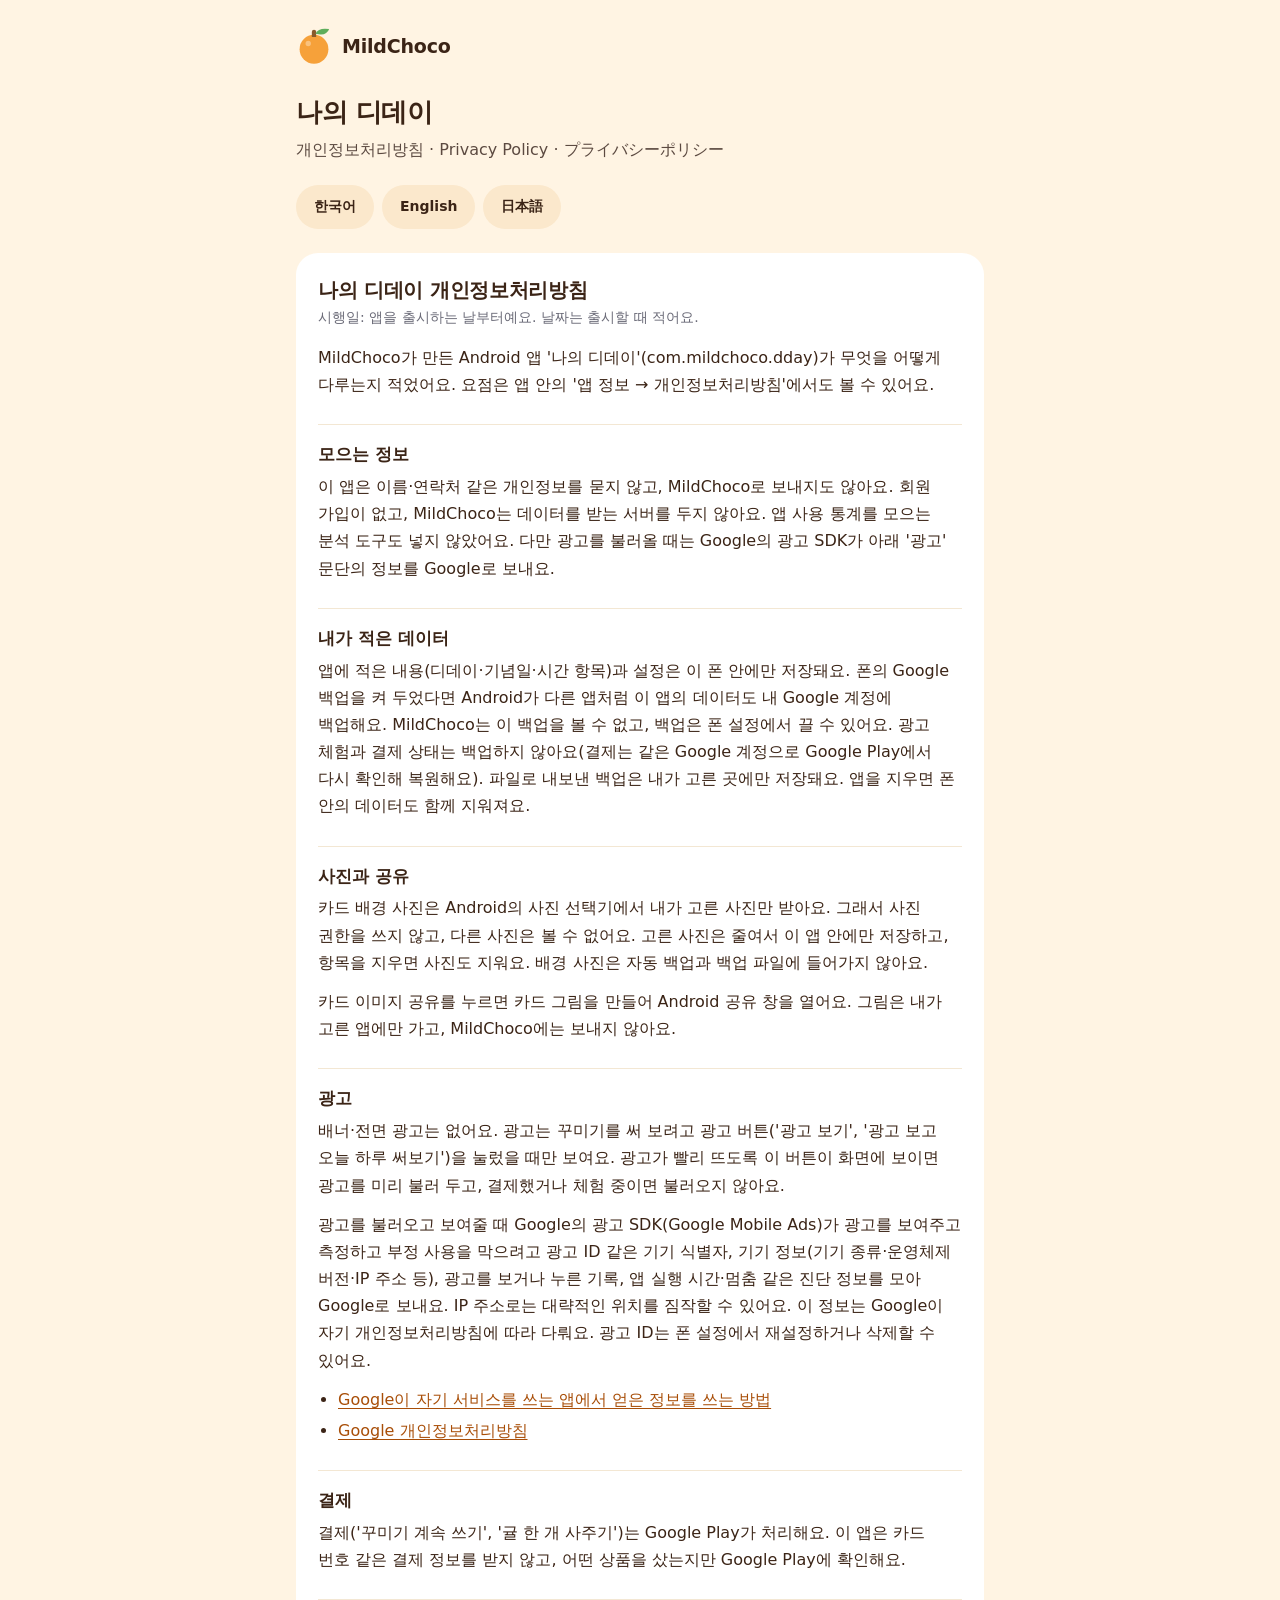
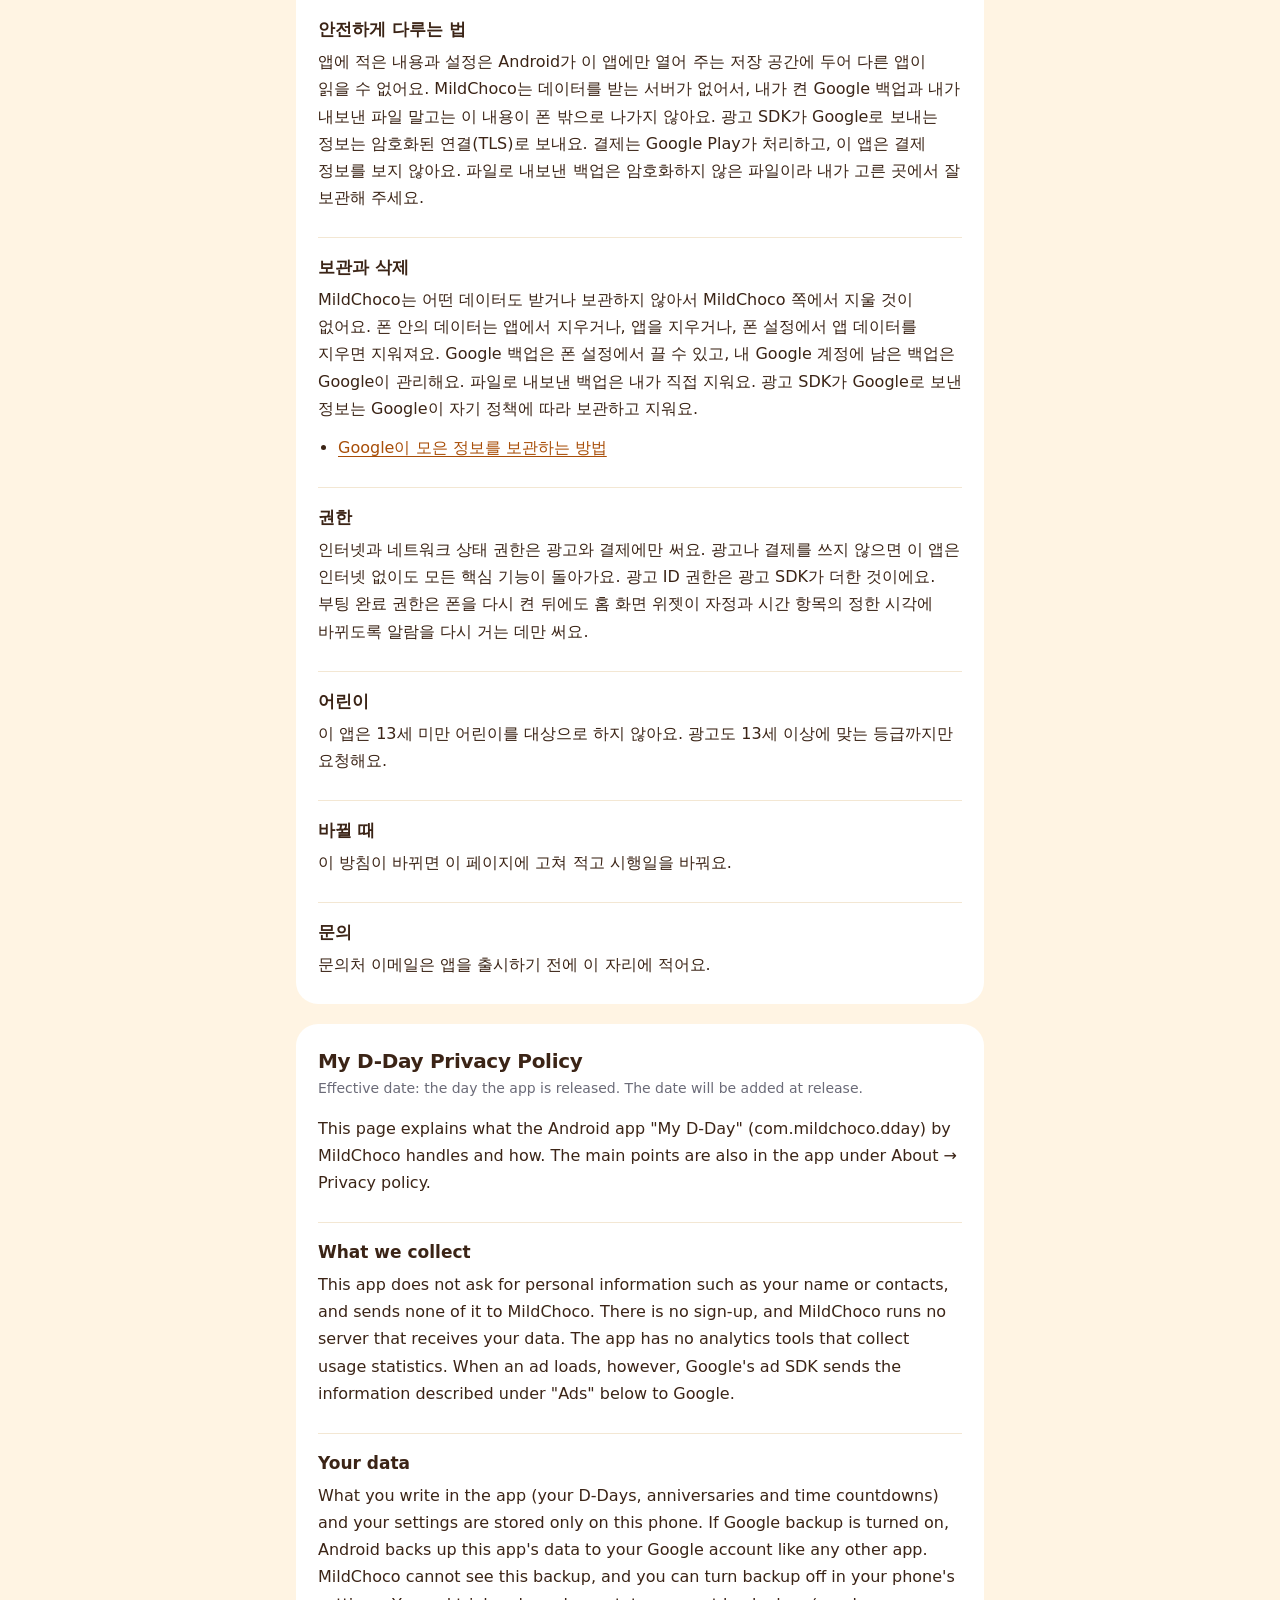
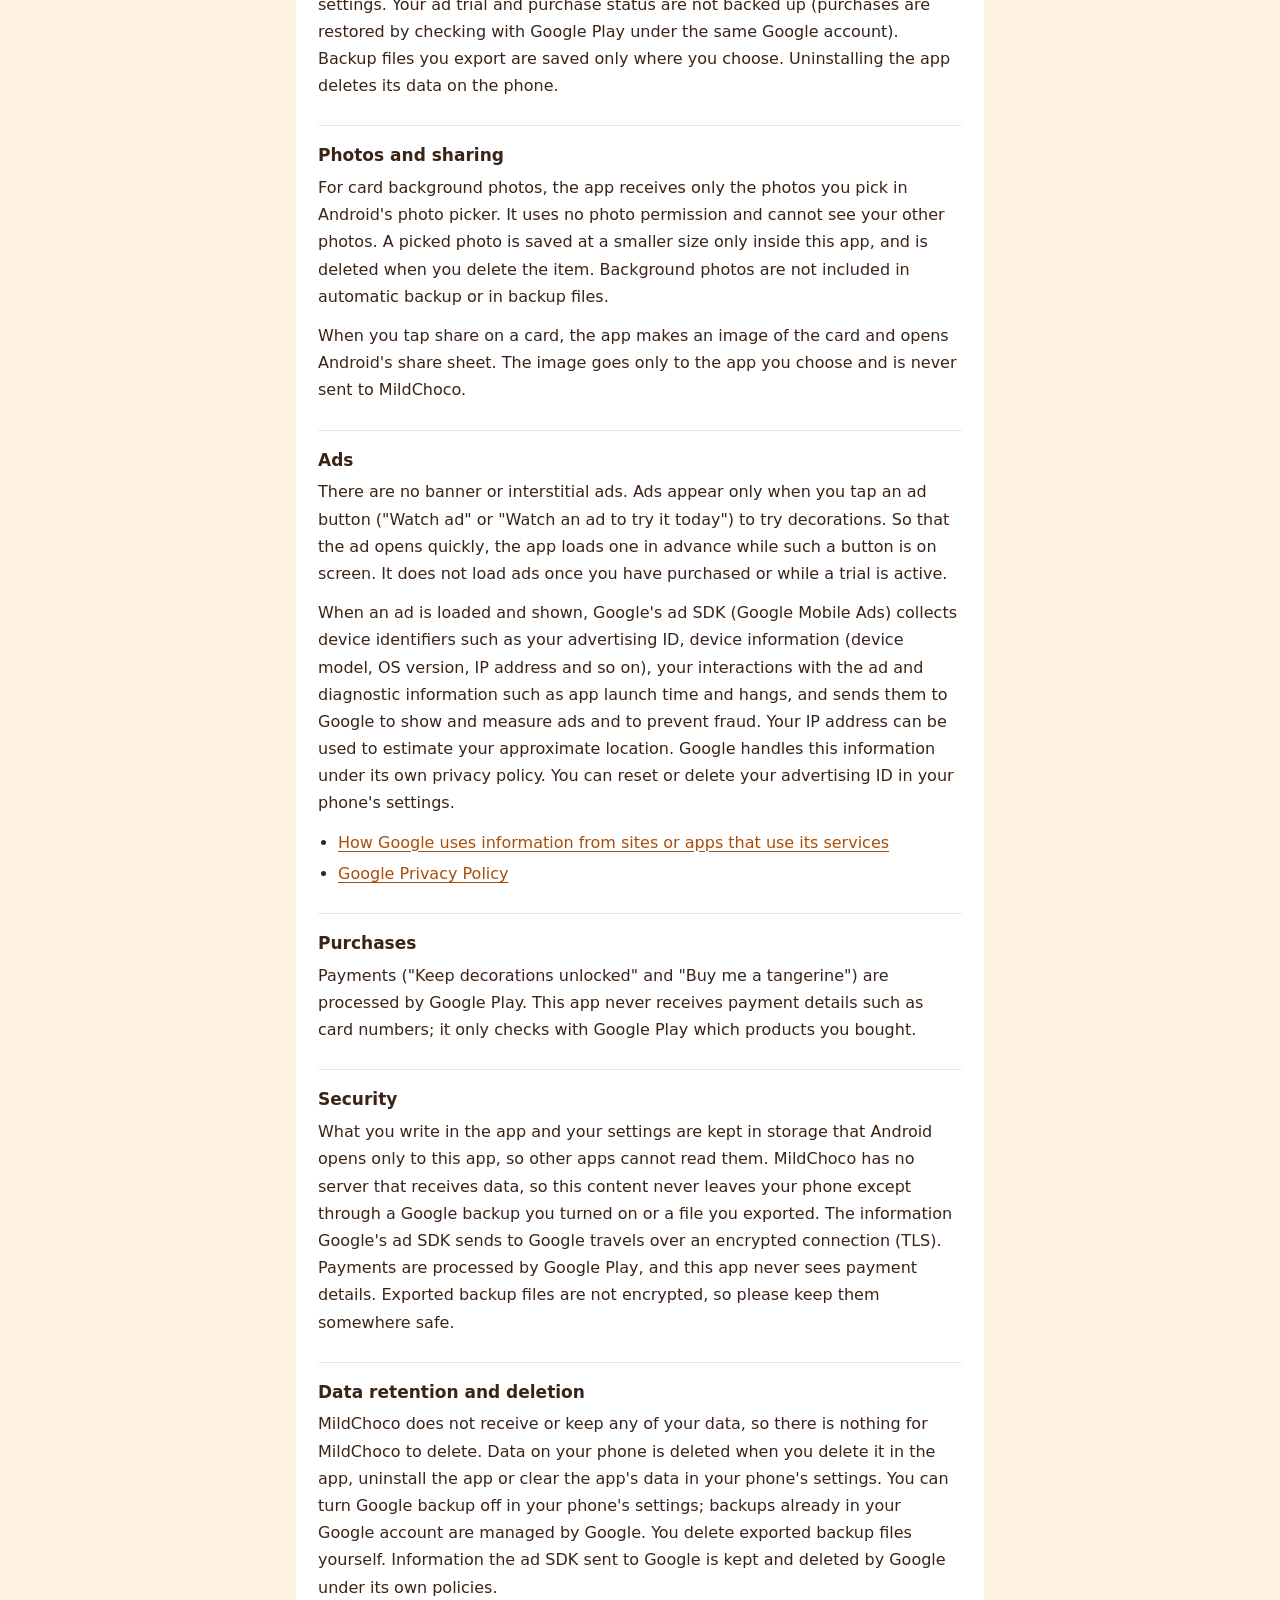
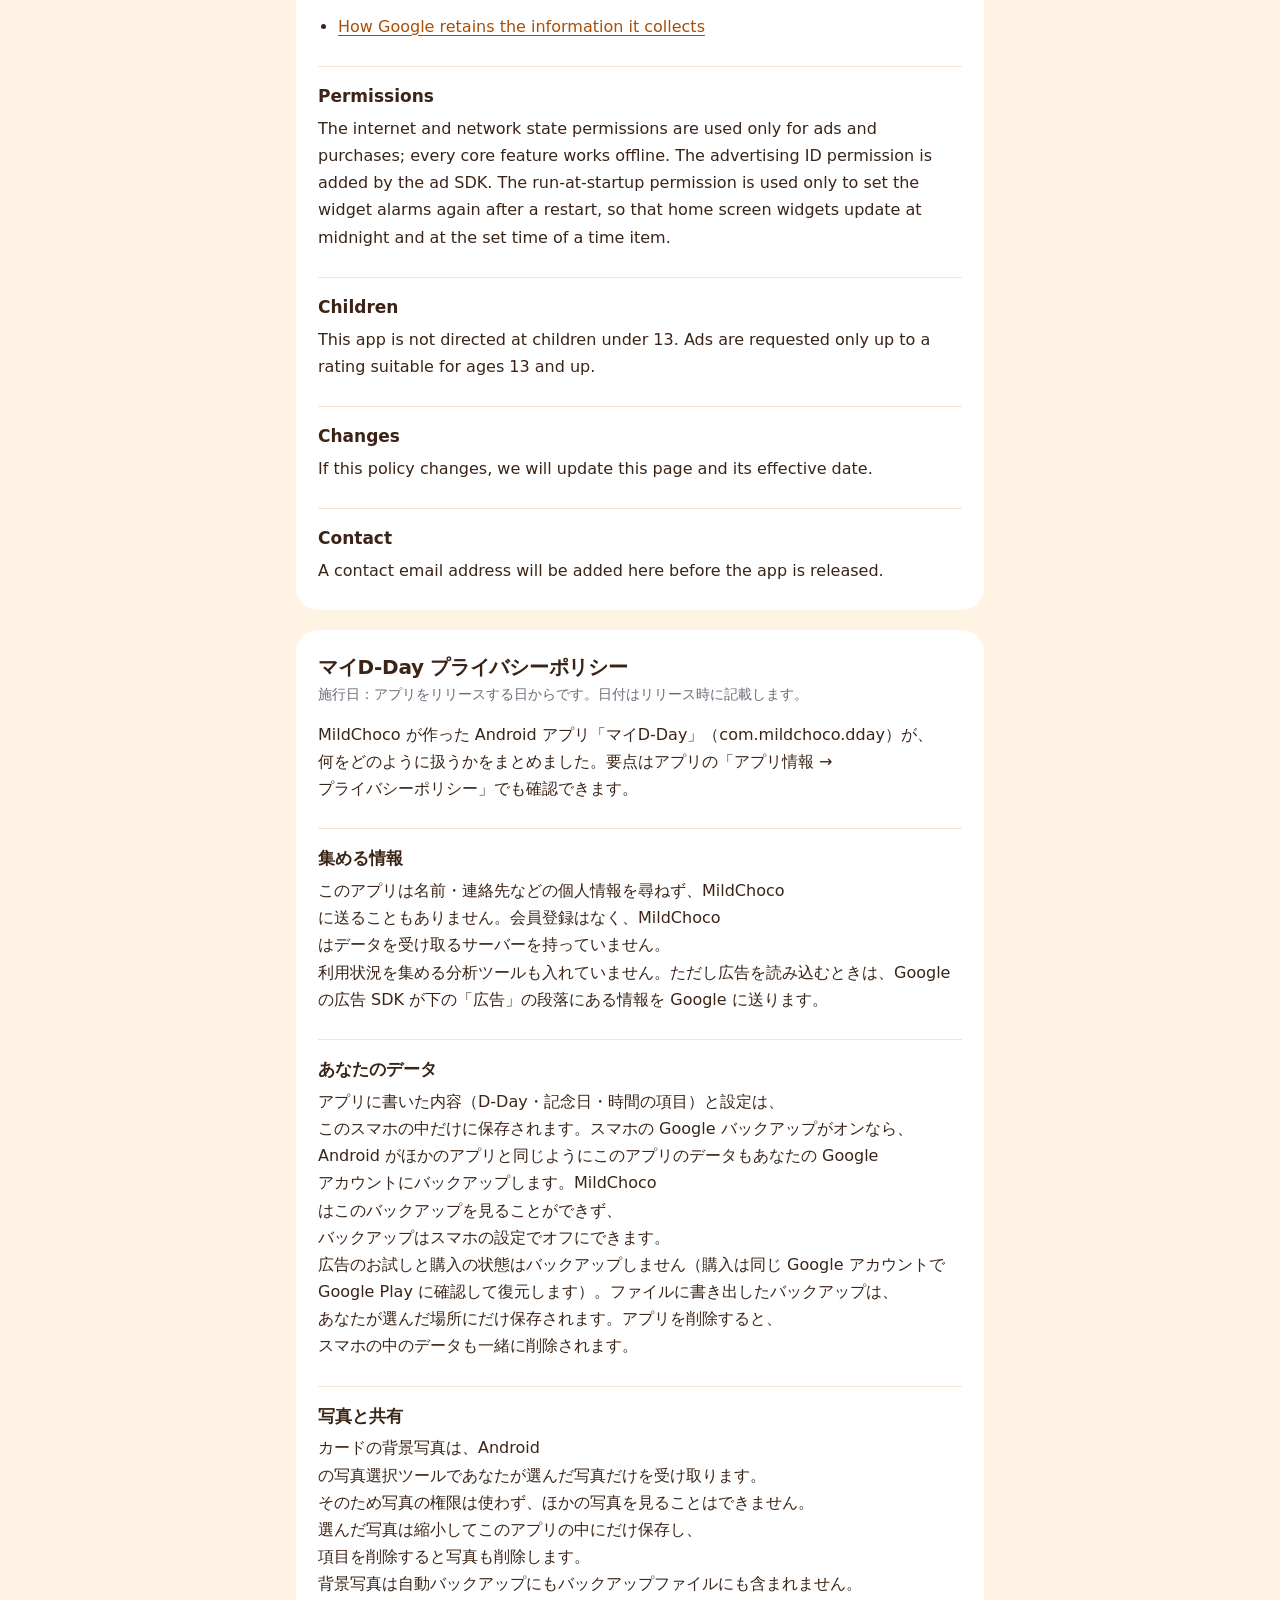
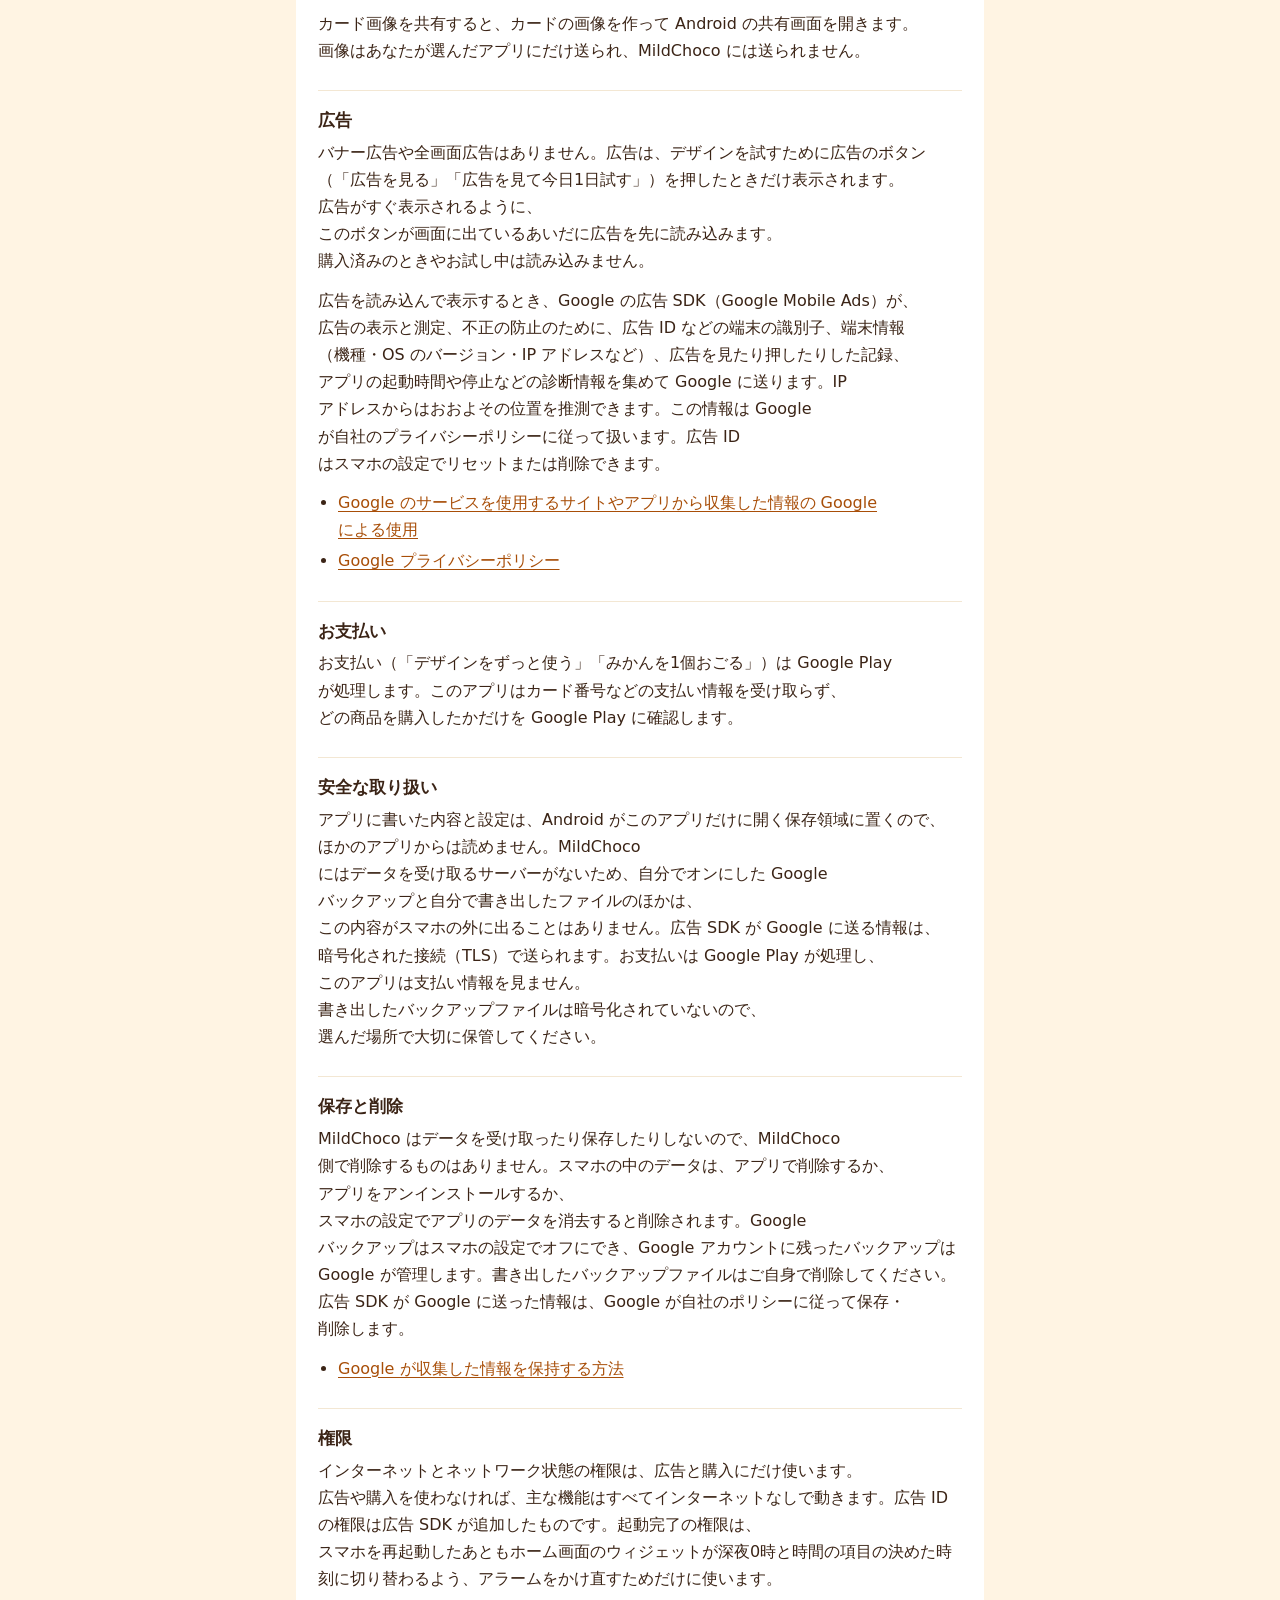
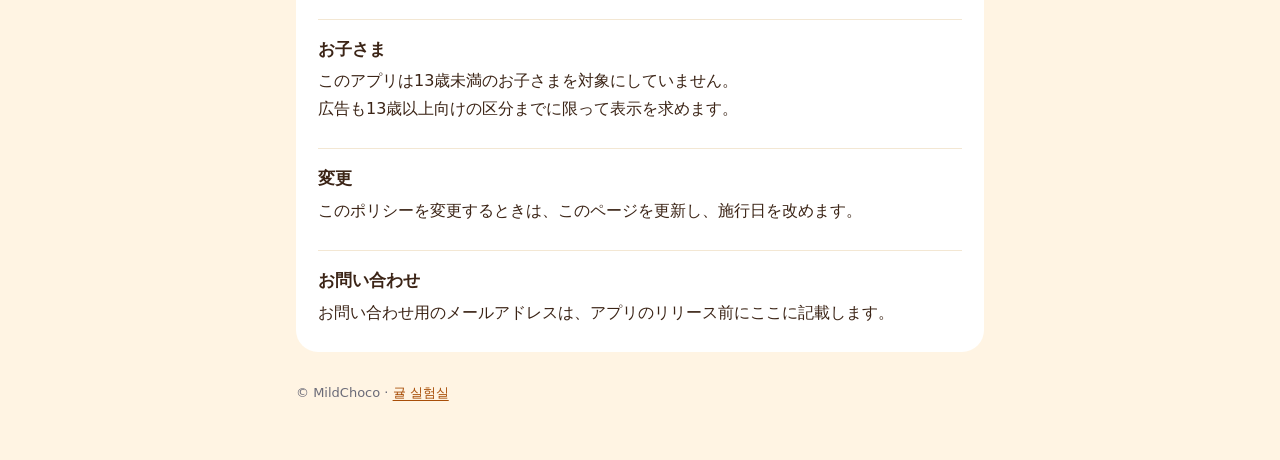
==== dday/privacy/index.html @ a78ee375 "MildChoco 앱 페이지: 첫 페이지와 나의 디데이 개인정보처리방침(한·영·일), 원고에서 만드는 스크립트 Co-Authored-By: Claude Fable 5.2 <nore" ====
<!doctype html>
<html lang="ko">
<head>
<meta charset="utf-8">
<meta name="viewport" content="width=device-width, initial-scale=1">
<meta name="color-scheme" content="light dark">
<title>나의 디데이 개인정보처리방침 · MildChoco</title>
<meta name="description" content="MildChoco의 Android 앱 '나의 디데이'(My D-Day) 개인정보처리방침. 한국어 · English · 日本語">
<link rel="icon" href="../../assets/mark.svg" type="image/svg+xml">
<link rel="stylesheet" href="../../assets/style.css">
</head>
<body>
<div class="wrap">
<header class="brand"><a href="../../" aria-label="MildChoco 앱"><svg xmlns="http://www.w3.org/2000/svg" viewBox="0 0 100 100" aria-hidden="true"><path d="M10,59 a40,40 0 1,0 80,0 a40,40 0 1,0 -80,0 Z" fill="#F6A13A"/><path d="M26.5,43 a7.5,7.5 0 1,0 15.0,0 a7.5,7.5 0 1,0 -15.0,0 Z" fill="#FFFFFF" fill-opacity="0.35"/><path d="M44,25 V11 a6,6 0 0,1 12,0 V25 Z" fill="#8A5A2B"/><path d="M54,16 Q63,-2 92,3 Q85,24 54,16 Z" fill="#5FAE5C"/></svg><span class="name">MildChoco</span></a></header>
<main>
<h1>나의 디데이</h1>
<p class="lede"><span lang="ko">개인정보처리방침</span> · <span lang="en">Privacy Policy</span> · <span lang="ja">プライバシーポリシー</span></p>
<nav class="langs" aria-label="언어 · Language"><a href="#ko" lang="ko">한국어</a><a href="#en" lang="en">English</a><a href="#ja" lang="ja">日本語</a></nav>
<section class="policy" id="ko" lang="ko">
<h2>나의 디데이 개인정보처리방침</h2>
<p class="meta">시행일: 앱을 출시하는 날부터예요. 날짜는 출시할 때 적어요.</p>
<p>MildChoco가 만든 Android 앱 '나의 디데이'(com.mildchoco.dday)가 무엇을 어떻게 다루는지 적었어요. 요점은 앱 안의 '앱 정보 → 개인정보처리방침'에서도 볼 수 있어요.</p>
<h3>모으는 정보</h3>
<p>이 앱은 이름·연락처 같은 개인정보를 묻지 않고, MildChoco로 보내지도 않아요. 회원 가입이 없고, MildChoco는 데이터를 받는 서버를 두지 않아요. 앱 사용 통계를 모으는 분석 도구도 넣지 않았어요. 다만 광고를 불러올 때는 Google의 광고 SDK가 아래 '광고' 문단의 정보를 Google로 보내요.</p>
<h3>내가 적은 데이터</h3>
<p>앱에 적은 내용(디데이·기념일·시간 항목)과 설정은 이 폰 안에만 저장돼요. 폰의 Google 백업을 켜 두었다면 Android가 다른 앱처럼 이 앱의 데이터도 내 Google 계정에 백업해요. MildChoco는 이 백업을 볼 수 없고, 백업은 폰 설정에서 끌 수 있어요. 광고 체험과 결제 상태는 백업하지 않아요(결제는 같은 Google 계정으로 Google Play에서 다시 확인해 복원해요). 파일로 내보낸 백업은 내가 고른 곳에만 저장돼요. 앱을 지우면 폰 안의 데이터도 함께 지워져요.</p>
<h3>사진과 공유</h3>
<p>카드 배경 사진은 Android의 사진 선택기에서 내가 고른 사진만 받아요. 그래서 사진 권한을 쓰지 않고, 다른 사진은 볼 수 없어요. 고른 사진은 줄여서 이 앱 안에만 저장하고, 항목을 지우면 사진도 지워요. 배경 사진은 자동 백업과 백업 파일에 들어가지 않아요.</p>
<p>카드 이미지 공유를 누르면 카드 그림을 만들어 Android 공유 창을 열어요. 그림은 내가 고른 앱에만 가고, MildChoco에는 보내지 않아요.</p>
<h3>광고</h3>
<p>배너·전면 광고는 없어요. 광고는 꾸미기를 써 보려고 광고 버튼('광고 보기', '광고 보고 오늘 하루 써보기')을 눌렀을 때만 보여요. 광고가 빨리 뜨도록 이 버튼이 화면에 보이면 광고를 미리 불러 두고, 결제했거나 체험 중이면 불러오지 않아요.</p>
<p>광고를 불러오고 보여줄 때 Google의 광고 SDK(Google Mobile Ads)가 광고를 보여주고 측정하고 부정 사용을 막으려고 광고 ID 같은 기기 식별자, 기기 정보(기기 종류·운영체제 버전·IP 주소 등), 광고를 보거나 누른 기록, 앱 실행 시간·멈춤 같은 진단 정보를 모아 Google로 보내요. IP 주소로는 대략적인 위치를 짐작할 수 있어요. 이 정보는 Google이 자기 개인정보처리방침에 따라 다뤄요. 광고 ID는 폰 설정에서 재설정하거나 삭제할 수 있어요.</p>
<ul><li><a href="https://policies.google.com/technologies/partner-sites" rel="noopener">Google이 자기 서비스를 쓰는 앱에서 얻은 정보를 쓰는 방법</a></li><li><a href="https://policies.google.com/privacy" rel="noopener">Google 개인정보처리방침</a></li></ul>
<h3>결제</h3>
<p>결제('꾸미기 계속 쓰기', '귤 한 개 사주기')는 Google Play가 처리해요. 이 앱은 카드 번호 같은 결제 정보를 받지 않고, 어떤 상품을 샀는지만 Google Play에 확인해요.</p>
<h3>안전하게 다루는 법</h3>
<p>앱에 적은 내용과 설정은 Android가 이 앱에만 열어 주는 저장 공간에 두어 다른 앱이 읽을 수 없어요. MildChoco는 데이터를 받는 서버가 없어서, 내가 켠 Google 백업과 내가 내보낸 파일 말고는 이 내용이 폰 밖으로 나가지 않아요. 광고 SDK가 Google로 보내는 정보는 암호화된 연결(TLS)로 보내요. 결제는 Google Play가 처리하고, 이 앱은 결제 정보를 보지 않아요. 파일로 내보낸 백업은 암호화하지 않은 파일이라 내가 고른 곳에서 잘 보관해 주세요.</p>
<h3>보관과 삭제</h3>
<p>MildChoco는 어떤 데이터도 받거나 보관하지 않아서 MildChoco 쪽에서 지울 것이 없어요. 폰 안의 데이터는 앱에서 지우거나, 앱을 지우거나, 폰 설정에서 앱 데이터를 지우면 지워져요. Google 백업은 폰 설정에서 끌 수 있고, 내 Google 계정에 남은 백업은 Google이 관리해요. 파일로 내보낸 백업은 내가 직접 지워요. 광고 SDK가 Google로 보낸 정보는 Google이 자기 정책에 따라 보관하고 지워요.</p>
<ul><li><a href="https://policies.google.com/technologies/retention" rel="noopener">Google이 모은 정보를 보관하는 방법</a></li></ul>
<h3>권한</h3>
<p>인터넷과 네트워크 상태 권한은 광고와 결제에만 써요. 광고나 결제를 쓰지 않으면 이 앱은 인터넷 없이도 모든 핵심 기능이 돌아가요. 광고 ID 권한은 광고 SDK가 더한 것이에요. 부팅 완료 권한은 폰을 다시 켠 뒤에도 홈 화면 위젯이 자정과 시간 항목의 정한 시각에 바뀌도록 알람을 다시 거는 데만 써요.</p>
<h3>어린이</h3>
<p>이 앱은 13세 미만 어린이를 대상으로 하지 않아요. 광고도 13세 이상에 맞는 등급까지만 요청해요.</p>
<h3>바뀔 때</h3>
<p>이 방침이 바뀌면 이 페이지에 고쳐 적고 시행일을 바꿔요.</p>
<h3>문의</h3>
<p class="pending">문의처 이메일은 앱을 출시하기 전에 이 자리에 적어요.</p>
</section>
<section class="policy" id="en" lang="en">
<h2>My D-Day Privacy Policy</h2>
<p class="meta">Effective date: the day the app is released. The date will be added at release.</p>
<p>This page explains what the Android app "My D-Day" (com.mildchoco.dday) by MildChoco handles and how. The main points are also in the app under About → Privacy policy.</p>
<h3>What we collect</h3>
<p>This app does not ask for personal information such as your name or contacts, and sends none of it to MildChoco. There is no sign-up, and MildChoco runs no server that receives your data. The app has no analytics tools that collect usage statistics. When an ad loads, however, Google's ad SDK sends the information described under "Ads" below to Google.</p>
<h3>Your data</h3>
<p>What you write in the app (your D-Days, anniversaries and time countdowns) and your settings are stored only on this phone. If Google backup is turned on, Android backs up this app's data to your Google account like any other app. MildChoco cannot see this backup, and you can turn backup off in your phone's settings. Your ad trial and purchase status are not backed up (purchases are restored by checking with Google Play under the same Google account). Backup files you export are saved only where you choose. Uninstalling the app deletes its data on the phone.</p>
<h3>Photos and sharing</h3>
<p>For card background photos, the app receives only the photos you pick in Android's photo picker. It uses no photo permission and cannot see your other photos. A picked photo is saved at a smaller size only inside this app, and is deleted when you delete the item. Background photos are not included in automatic backup or in backup files.</p>
<p>When you tap share on a card, the app makes an image of the card and opens Android's share sheet. The image goes only to the app you choose and is never sent to MildChoco.</p>
<h3>Ads</h3>
<p>There are no banner or interstitial ads. Ads appear only when you tap an ad button ("Watch ad" or "Watch an ad to try it today") to try decorations. So that the ad opens quickly, the app loads one in advance while such a button is on screen. It does not load ads once you have purchased or while a trial is active.</p>
<p>When an ad is loaded and shown, Google's ad SDK (Google Mobile Ads) collects device identifiers such as your advertising ID, device information (device model, OS version, IP address and so on), your interactions with the ad and diagnostic information such as app launch time and hangs, and sends them to Google to show and measure ads and to prevent fraud. Your IP address can be used to estimate your approximate location. Google handles this information under its own privacy policy. You can reset or delete your advertising ID in your phone's settings.</p>
<ul><li><a href="https://policies.google.com/technologies/partner-sites" rel="noopener">How Google uses information from sites or apps that use its services</a></li><li><a href="https://policies.google.com/privacy" rel="noopener">Google Privacy Policy</a></li></ul>
<h3>Purchases</h3>
<p>Payments ("Keep decorations unlocked" and "Buy me a tangerine") are processed by Google Play. This app never receives payment details such as card numbers; it only checks with Google Play which products you bought.</p>
<h3>Security</h3>
<p>What you write in the app and your settings are kept in storage that Android opens only to this app, so other apps cannot read them. MildChoco has no server that receives data, so this content never leaves your phone except through a Google backup you turned on or a file you exported. The information Google's ad SDK sends to Google travels over an encrypted connection (TLS). Payments are processed by Google Play, and this app never sees payment details. Exported backup files are not encrypted, so please keep them somewhere safe.</p>
<h3>Data retention and deletion</h3>
<p>MildChoco does not receive or keep any of your data, so there is nothing for MildChoco to delete. Data on your phone is deleted when you delete it in the app, uninstall the app or clear the app's data in your phone's settings. You can turn Google backup off in your phone's settings; backups already in your Google account are managed by Google. You delete exported backup files yourself. Information the ad SDK sent to Google is kept and deleted by Google under its own policies.</p>
<ul><li><a href="https://policies.google.com/technologies/retention" rel="noopener">How Google retains the information it collects</a></li></ul>
<h3>Permissions</h3>
<p>The internet and network state permissions are used only for ads and purchases; every core feature works offline. The advertising ID permission is added by the ad SDK. The run-at-startup permission is used only to set the widget alarms again after a restart, so that home screen widgets update at midnight and at the set time of a time item.</p>
<h3>Children</h3>
<p>This app is not directed at children under 13. Ads are requested only up to a rating suitable for ages 13 and up.</p>
<h3>Changes</h3>
<p>If this policy changes, we will update this page and its effective date.</p>
<h3>Contact</h3>
<p class="pending">A contact email address will be added here before the app is released.</p>
</section>
<section class="policy" id="ja" lang="ja">
<h2>マイD-Day プライバシーポリシー</h2>
<p class="meta">施行日：アプリをリリースする日からです。日付はリリース時に記載します。</p>
<p>MildChoco が作った Android アプリ「マイD-Day」（com.mildchoco.dday）が、何をどのように扱うかをまとめました。要点はアプリの「アプリ情報 → プライバシーポリシー」でも確認できます。</p>
<h3>集める情報</h3>
<p>このアプリは名前・連絡先などの個人情報を尋ねず、MildChoco に送ることもありません。会員登録はなく、MildChoco はデータを受け取るサーバーを持っていません。利用状況を集める分析ツールも入れていません。ただし広告を読み込むときは、Google の広告 SDK が下の「広告」の段落にある情報を Google に送ります。</p>
<h3>あなたのデータ</h3>
<p>アプリに書いた内容（D-Day・記念日・時間の項目）と設定は、このスマホの中だけに保存されます。スマホの Google バックアップがオンなら、Android がほかのアプリと同じようにこのアプリのデータもあなたの Google アカウントにバックアップします。MildChoco はこのバックアップを見ることができず、バックアップはスマホの設定でオフにできます。広告のお試しと購入の状態はバックアップしません（購入は同じ Google アカウントで Google Play に確認して復元します）。ファイルに書き出したバックアップは、あなたが選んだ場所にだけ保存されます。アプリを削除すると、スマホの中のデータも一緒に削除されます。</p>
<h3>写真と共有</h3>
<p>カードの背景写真は、Android の写真選択ツールであなたが選んだ写真だけを受け取ります。そのため写真の権限は使わず、ほかの写真を見ることはできません。選んだ写真は縮小してこのアプリの中にだけ保存し、項目を削除すると写真も削除します。背景写真は自動バックアップにもバックアップファイルにも含まれません。</p>
<p>カード画像を共有すると、カードの画像を作って Android の共有画面を開きます。画像はあなたが選んだアプリにだけ送られ、MildChoco には送られません。</p>
<h3>広告</h3>
<p>バナー広告や全画面広告はありません。広告は、デザインを試すために広告のボタン（「広告を見る」「広告を見て今日1日試す」）を押したときだけ表示されます。広告がすぐ表示されるように、このボタンが画面に出ているあいだに広告を先に読み込みます。購入済みのときやお試し中は読み込みません。</p>
<p>広告を読み込んで表示するとき、Google の広告 SDK（Google Mobile Ads）が、広告の表示と測定、不正の防止のために、広告 ID などの端末の識別子、端末情報（機種・OS のバージョン・IP アドレスなど）、広告を見たり押したりした記録、アプリの起動時間や停止などの診断情報を集めて Google に送ります。IP アドレスからはおおよその位置を推測できます。この情報は Google が自社のプライバシーポリシーに従って扱います。広告 ID はスマホの設定でリセットまたは削除できます。</p>
<ul><li><a href="https://policies.google.com/technologies/partner-sites" rel="noopener">Google のサービスを使用するサイトやアプリから収集した情報の Google による使用</a></li><li><a href="https://policies.google.com/privacy" rel="noopener">Google プライバシーポリシー</a></li></ul>
<h3>お支払い</h3>
<p>お支払い（「デザインをずっと使う」「みかんを1個おごる」）は Google Play が処理します。このアプリはカード番号などの支払い情報を受け取らず、どの商品を購入したかだけを Google Play に確認します。</p>
<h3>安全な取り扱い</h3>
<p>アプリに書いた内容と設定は、Android がこのアプリだけに開く保存領域に置くので、ほかのアプリからは読めません。MildChoco にはデータを受け取るサーバーがないため、自分でオンにした Google バックアップと自分で書き出したファイルのほかは、この内容がスマホの外に出ることはありません。広告 SDK が Google に送る情報は、暗号化された接続（TLS）で送られます。お支払いは Google Play が処理し、このアプリは支払い情報を見ません。書き出したバックアップファイルは暗号化されていないので、選んだ場所で大切に保管してください。</p>
<h3>保存と削除</h3>
<p>MildChoco はデータを受け取ったり保存したりしないので、MildChoco 側で削除するものはありません。スマホの中のデータは、アプリで削除するか、アプリをアンインストールするか、スマホの設定でアプリのデータを消去すると削除されます。Google バックアップはスマホの設定でオフにでき、Google アカウントに残ったバックアップは Google が管理します。書き出したバックアップファイルはご自身で削除してください。広告 SDK が Google に送った情報は、Google が自社のポリシーに従って保存・削除します。</p>
<ul><li><a href="https://policies.google.com/technologies/retention" rel="noopener">Google が収集した情報を保持する方法</a></li></ul>
<h3>権限</h3>
<p>インターネットとネットワーク状態の権限は、広告と購入にだけ使います。広告や購入を使わなければ、主な機能はすべてインターネットなしで動きます。広告 ID の権限は広告 SDK が追加したものです。起動完了の権限は、スマホを再起動したあともホーム画面のウィジェットが深夜0時と時間の項目の決めた時刻に切り替わるよう、アラームをかけ直すためだけに使います。</p>
<h3>お子さま</h3>
<p>このアプリは13歳未満のお子さまを対象にしていません。広告も13歳以上向けの区分までに限って表示を求めます。</p>
<h3>変更</h3>
<p>このポリシーを変更するときは、このページを更新し、施行日を改めます。</p>
<h3>お問い合わせ</h3>
<p class="pending">お問い合わせ用のメールアドレスは、アプリのリリース前にここに記載します。</p>
</section>
</main>
<footer>© MildChoco · <a href="https://mildchoco.tistory.com/">귤 실험실</a></footer>
</div>
</body>
</html>
---- assets/style.css ----
/* MildChoco 앱 페이지 공통 스타일. 색은 앱 테마(core Theme.kt·Brand.kt)와 같다: 라이트는 크림 바탕에 초코 글자, 다크는 #16161B 바탕 */
:root {
  --bg: #FFF4E3;
  --panel: #FFFFFF;
  --ink: #3B2416;
  --sub: #5C4A41;
  --muted: #6B6B78;
  --line: #F3E7D3;
  --chip: #FBE8CC;
  --accent: #F6A13A;
  --on-accent: #3B2416;
  --link: #A84E08;
}

@media (prefers-color-scheme: dark) {
  :root {
    --bg: #16161B;
    --panel: #24242C;
    --ink: #F5F0EB;
    --sub: #C9C9D3;
    --muted: #A3A3B0;
    --line: #2E2E38;
    --chip: #2A2A33;
    --accent: #FFB75C;
    --on-accent: #3B2416;
    --link: #FFC27A;
  }
}

* { box-sizing: border-box; }

html { -webkit-text-size-adjust: 100%; scroll-behavior: smooth; }

body {
  margin: 0;
  background: var(--bg);
  color: var(--ink);
  font: 16px/1.7 system-ui, -apple-system, "Segoe UI", Roboto, "Noto Sans KR", "Apple SD Gothic Neo",
    "Malgun Gothic", "Noto Sans JP", "Hiragino Sans", "Yu Gothic UI", sans-serif;
}

/* 일본어는 일본어 글꼴을 먼저 고른다 */
:lang(ja) { font-family: system-ui, -apple-system, "Yu Gothic UI", "Hiragino Sans", "Noto Sans JP", "Meiryo", sans-serif; }

/* 한글이 낱말 중간에서 줄바꿈되지 않게 */
:lang(ko) { word-break: keep-all; overflow-wrap: break-word; }

.wrap { max-width: 720px; margin: 0 auto; padding: 28px 16px 56px; }

.brand { display: flex; align-items: center; gap: 10px; margin: 0 0 32px; }
.brand a { display: inline-flex; align-items: center; gap: 10px; color: inherit; text-decoration: none; border-radius: 12px; }
.brand svg { width: 36px; height: 36px; flex: none; }
.brand .name { font-weight: 800; font-size: 19px; letter-spacing: -0.2px; }

h1 { font-size: 26px; line-height: 1.3; letter-spacing: -0.5px; margin: 0 0 6px; }
.lede { color: var(--sub); margin: 0 0 22px; }

/* 언어 고르기: 앱의 필터 칩과 같은 모양(높이 44, 모서리 22) */
.langs { display: flex; flex-wrap: wrap; gap: 8px; margin: 0 0 24px; }
.langs a {
  display: inline-flex; align-items: center; height: 44px; padding: 0 18px;
  border-radius: 22px; background: var(--chip); color: var(--ink);
  font-weight: 700; font-size: 14px; text-decoration: none;
}
.langs a:hover { background: var(--accent); color: var(--on-accent); }

/* 방침 한 언어 = 흰 판 하나(앱 카드와 같은 모서리 22) */
.policy {
  background: var(--panel); border-radius: 22px; padding: 24px 22px 14px;
  margin: 0 0 20px; scroll-margin-top: 16px;
}
.policy h2 { font-size: 20px; line-height: 1.35; letter-spacing: -0.3px; margin: 0 0 2px; }
.policy .meta { color: var(--muted); font-size: 14px; margin: 0 0 14px; }
.policy h3 { font-size: 17px; line-height: 1.4; margin: 26px 0 6px; padding-top: 18px; border-top: 1px solid var(--line); }
.policy p { margin: 0 0 12px; }
.policy ul { margin: 0 0 12px; padding-left: 20px; }
.policy li { margin: 0 0 4px; }

a { color: var(--link); text-underline-offset: 3px; }
a:focus-visible { outline: 3px solid var(--accent); outline-offset: 3px; }

/* 첫 페이지의 앱 목록 */
.apps { list-style: none; margin: 0; padding: 0; display: grid; gap: 12px; }
.apps li { background: var(--panel); border-radius: 22px; padding: 18px 20px; display: flex; align-items: center; gap: 16px; }
.apps img { width: 56px; height: 56px; border-radius: 14px; flex: none; }
.apps .title { font-weight: 700; font-size: 17px; line-height: 1.35; margin: 0; }
.apps .desc { color: var(--sub); font-size: 14px; margin: 2px 0 6px; }
.apps .links { font-size: 14px; margin: 0; }

footer { color: var(--muted); font-size: 13px; margin-top: 30px; }

@media (max-width: 420px) {
  .policy { padding: 20px 18px 10px; }
  h1 { font-size: 23px; }
}
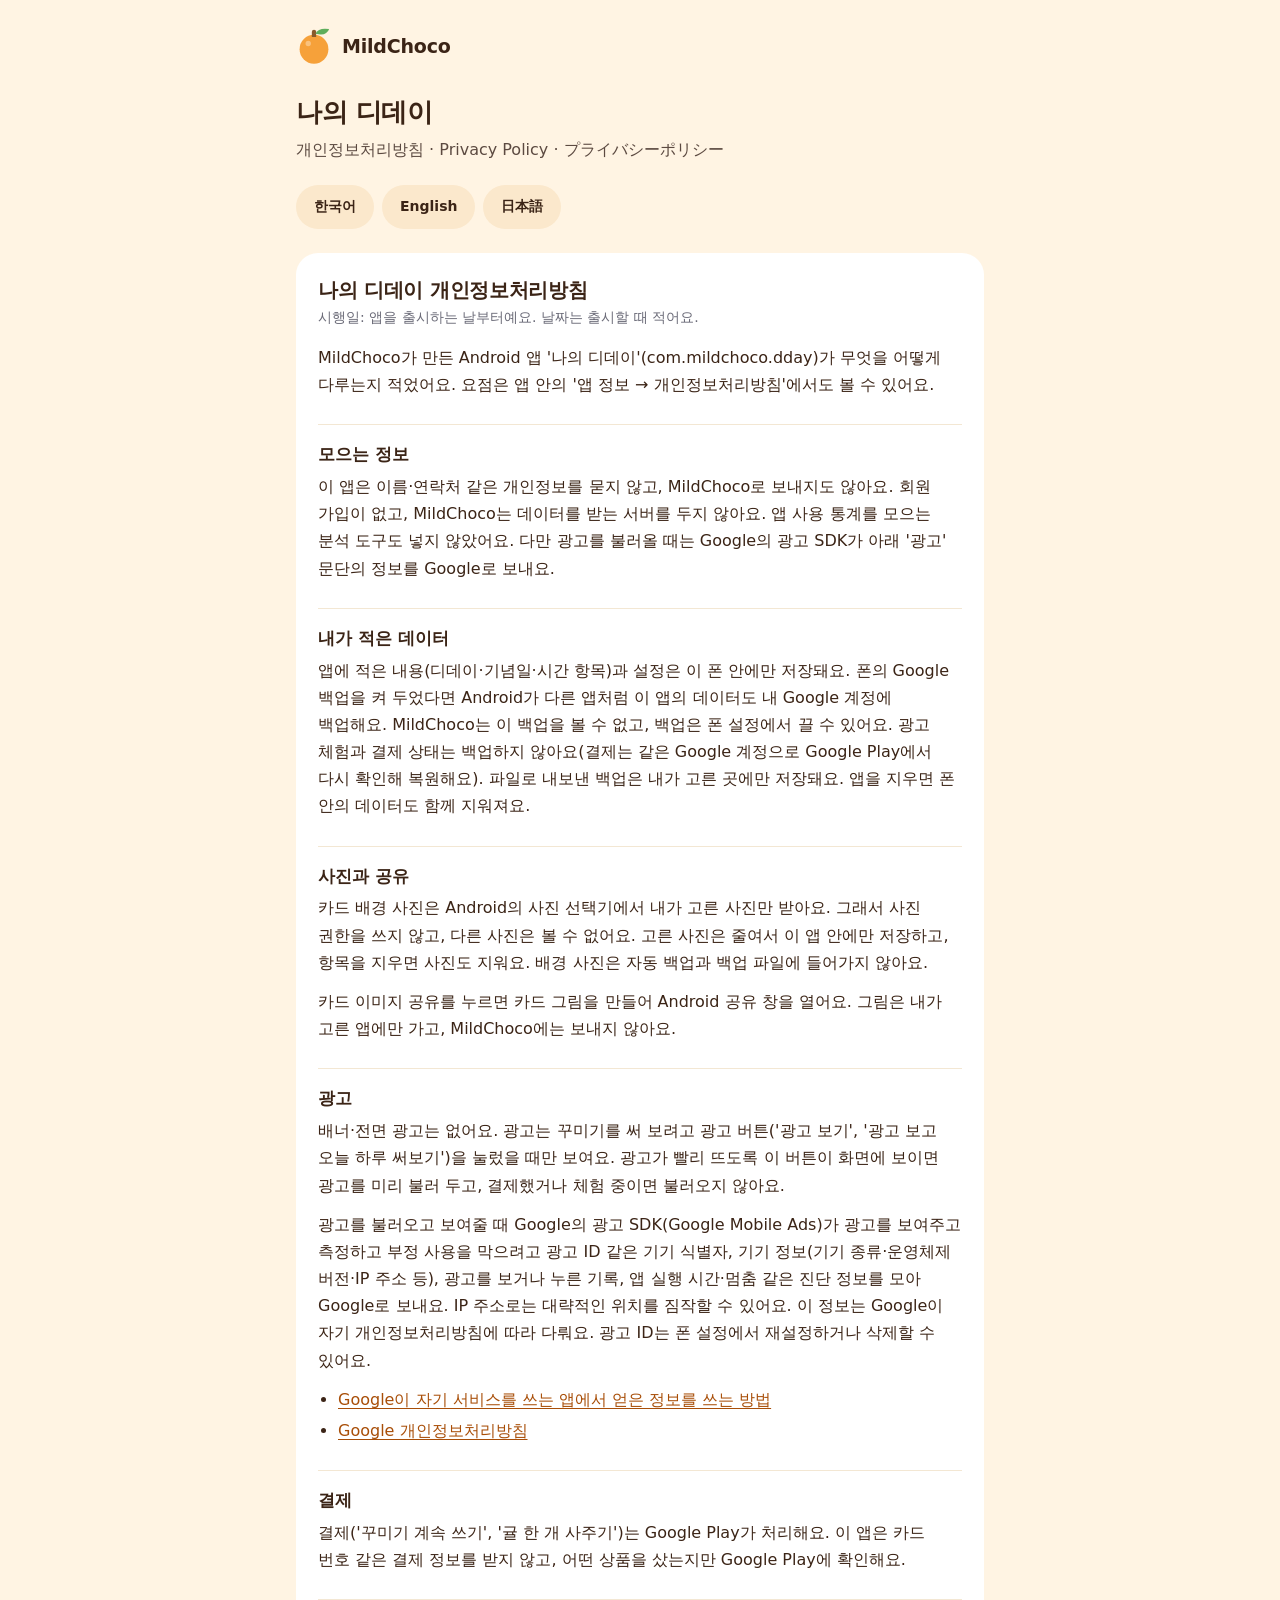
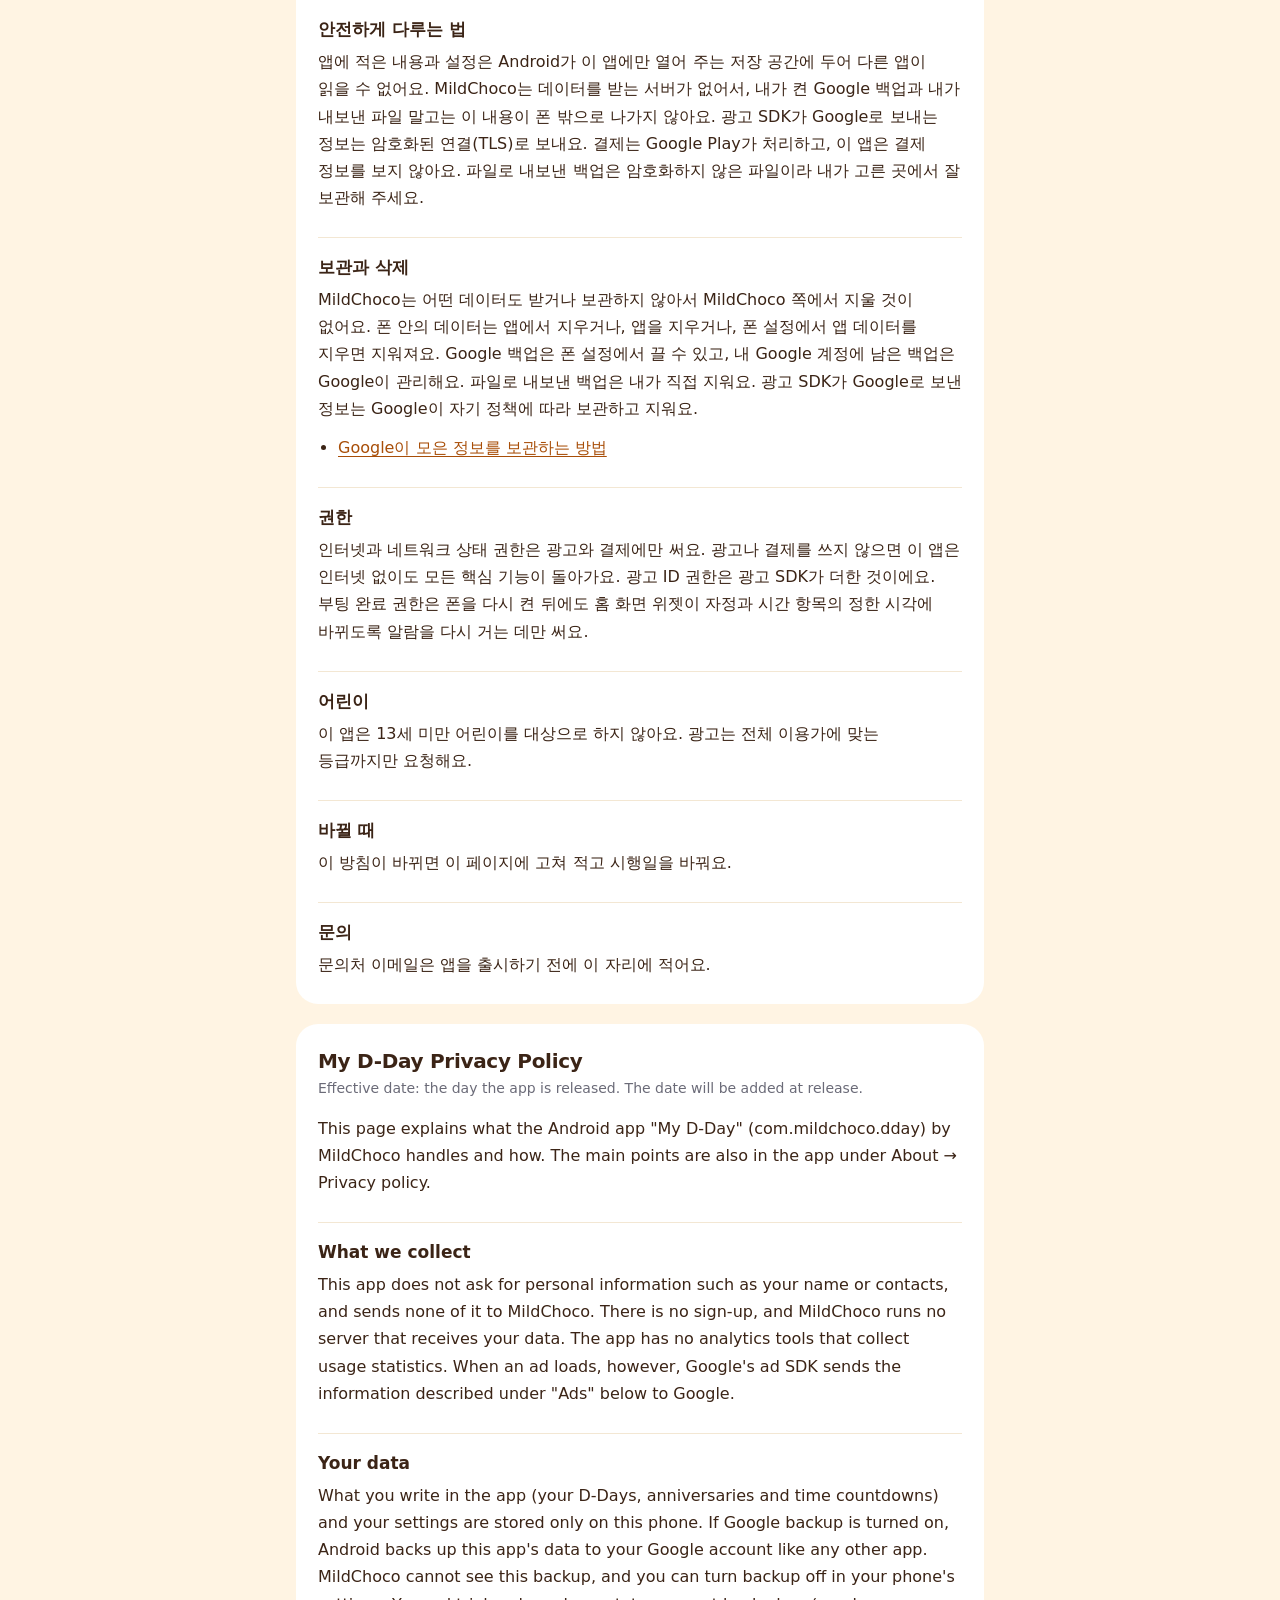
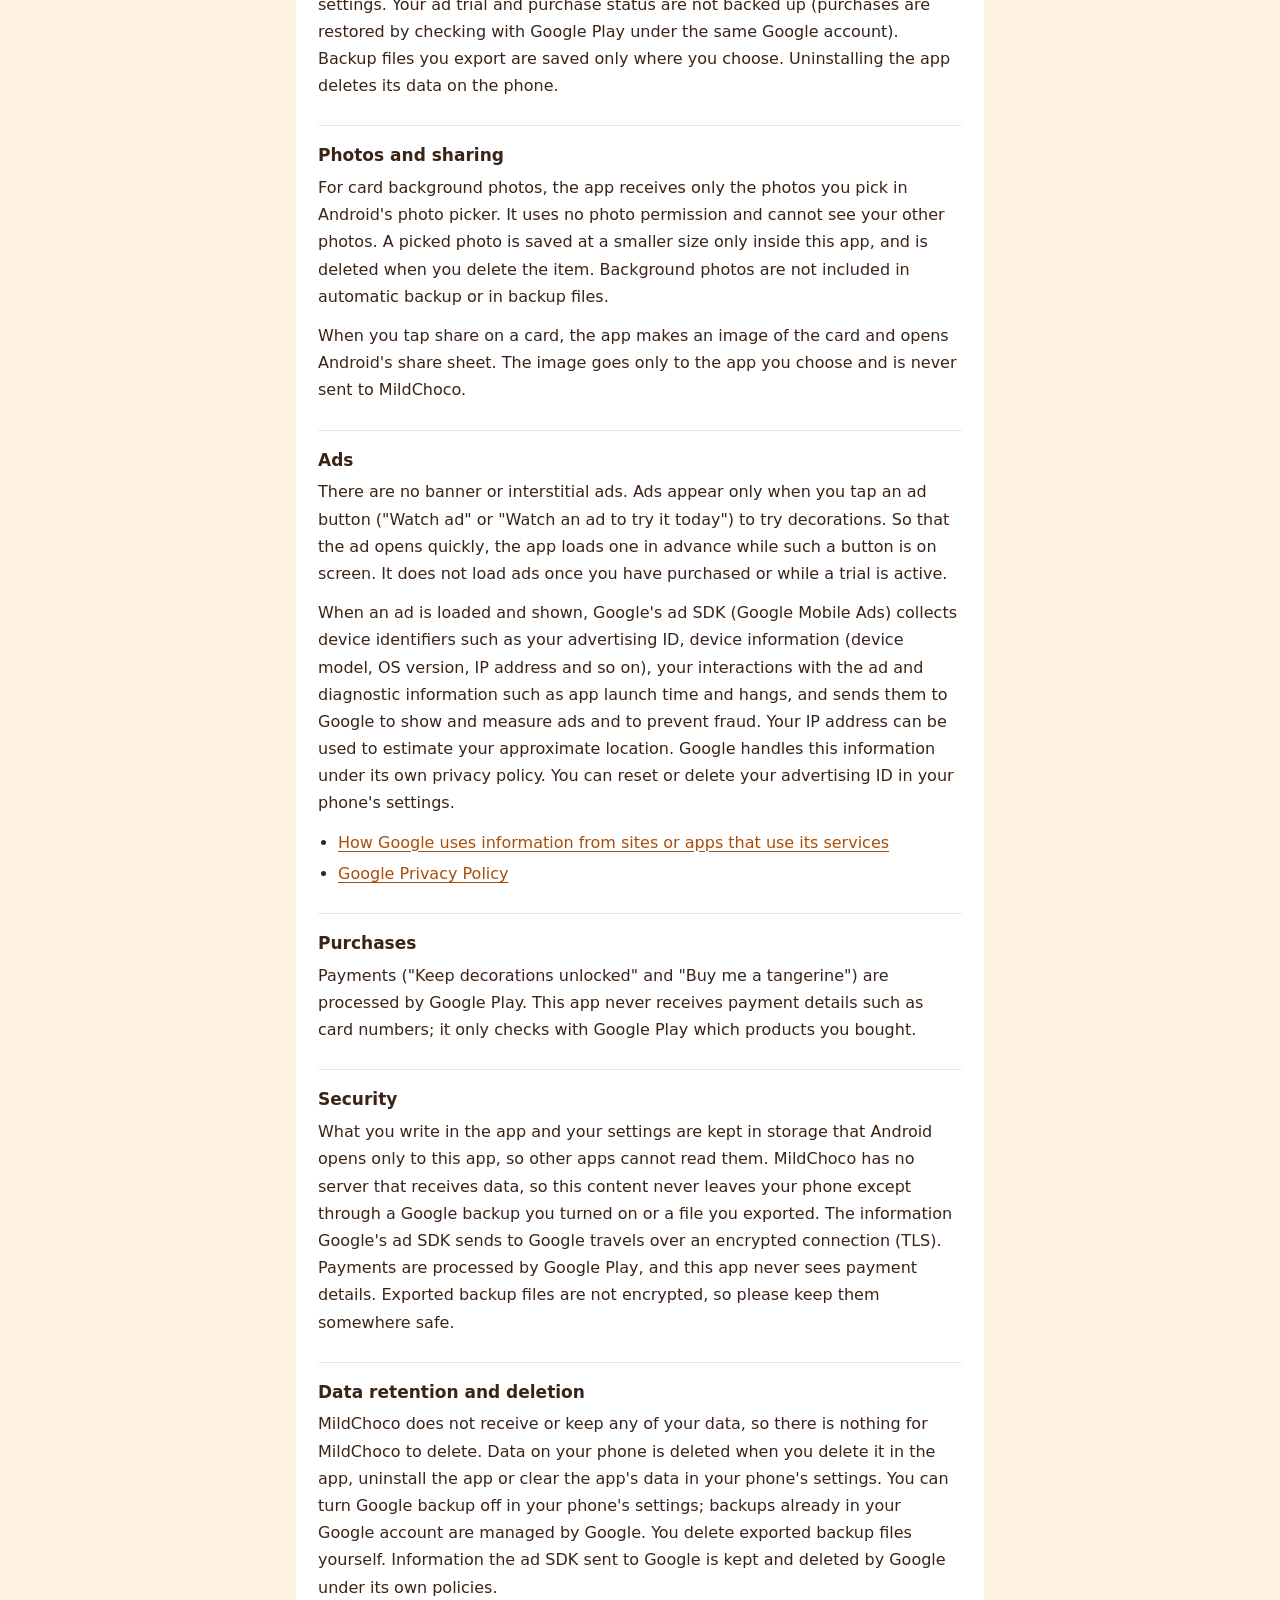
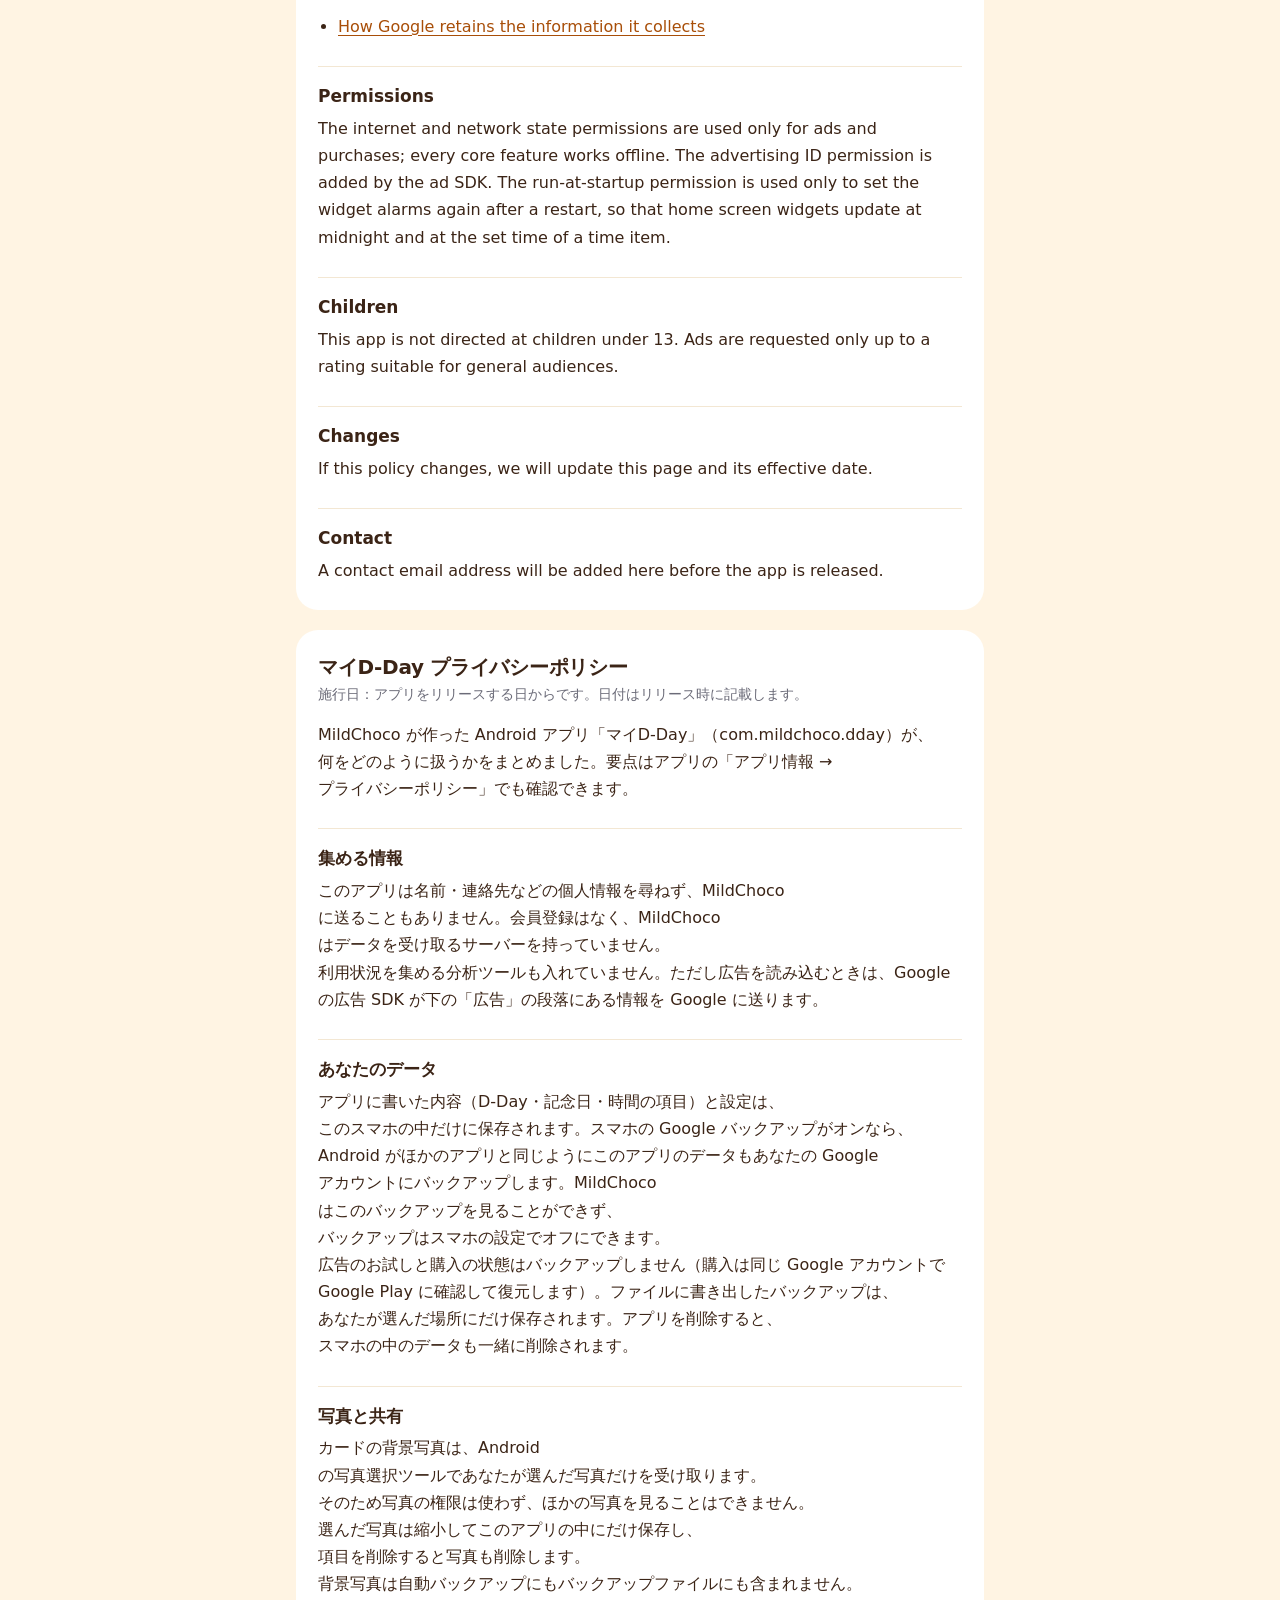
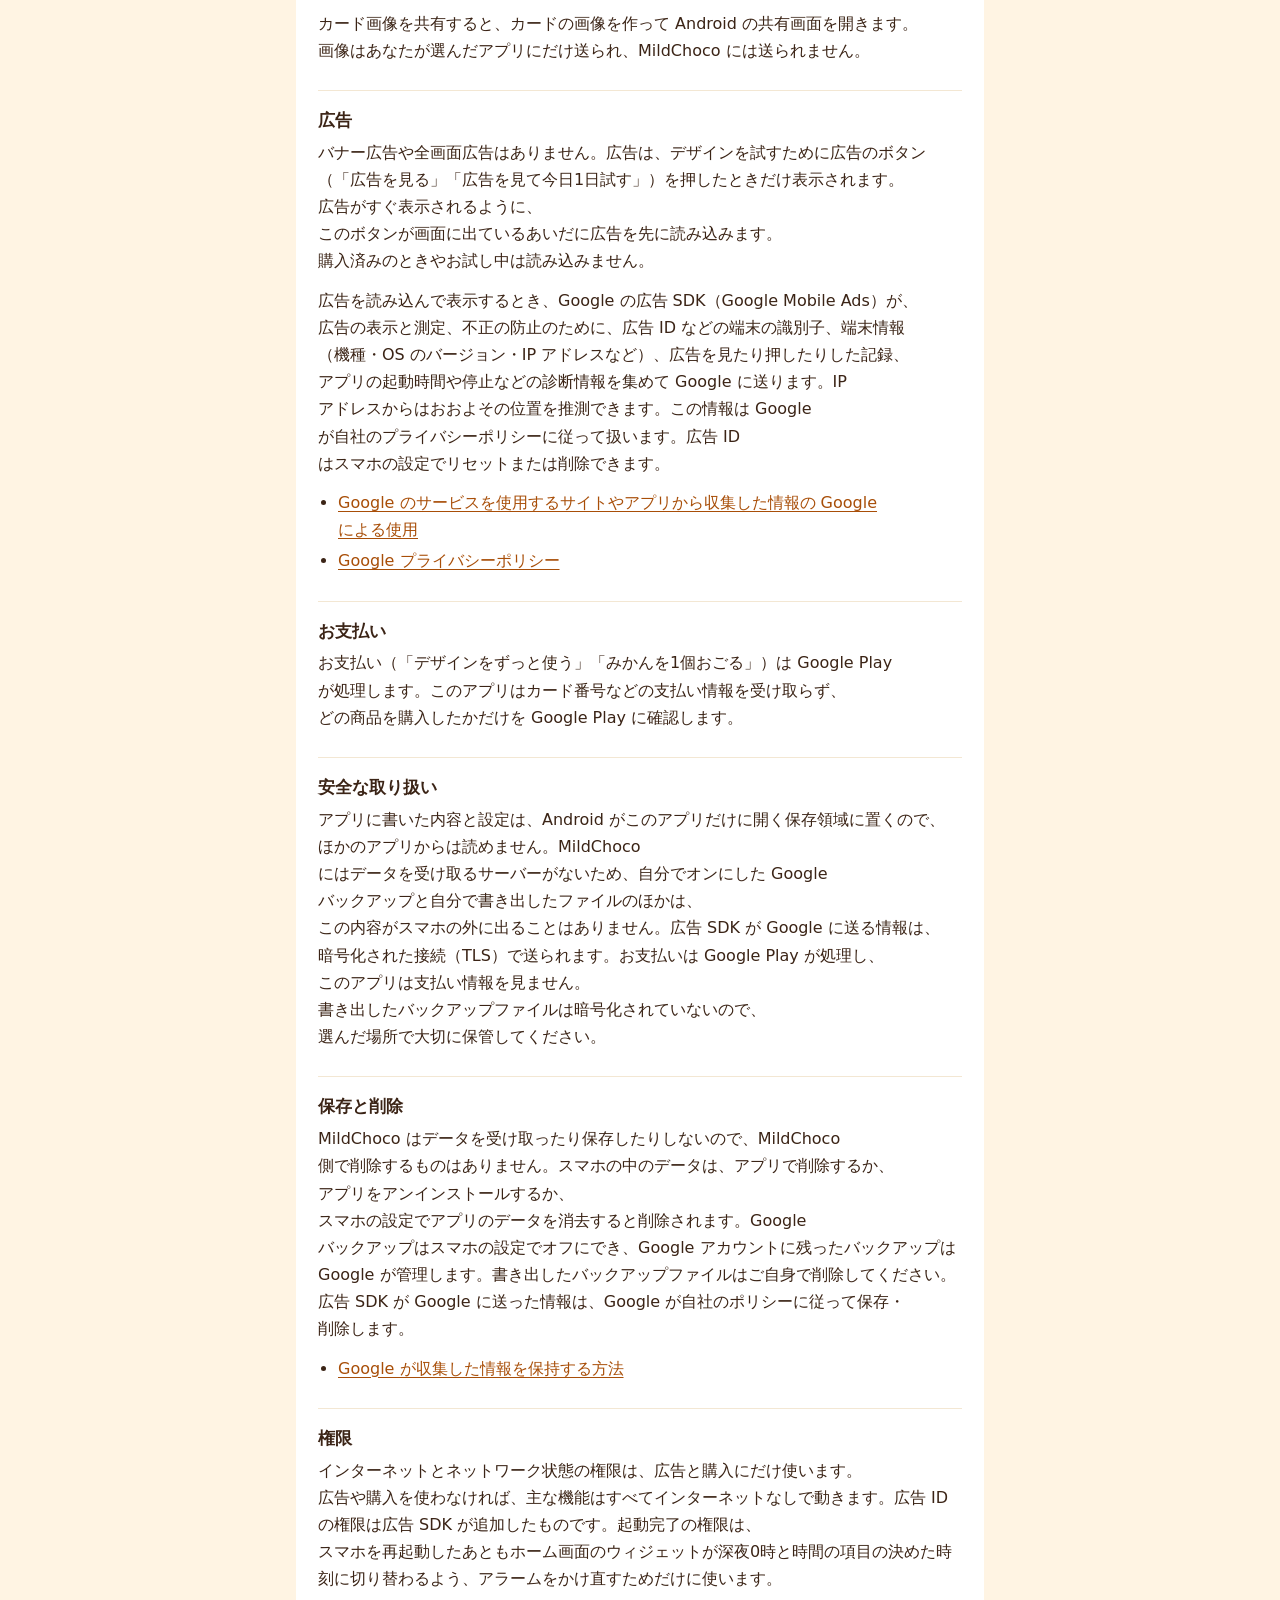
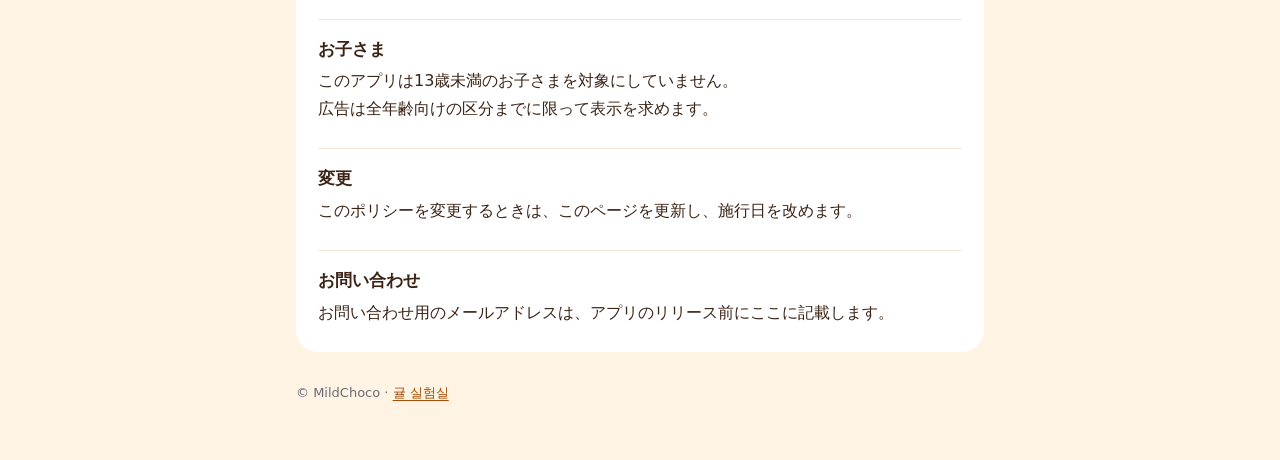
==== commit 9a80a89a: "나의 디데이 방침 갱신: 광고 등급 G(전체 이용가)에 맞춘 어린이 문단 Co-Authored-By: Claude Fable 5.2 <noreply@anthropic.com>" ====
--- a/dday/privacy/index.html
+++ b/dday/privacy/index.html
@@ -41,7 +41,7 @@
 <h3>권한</h3>
 <p>인터넷과 네트워크 상태 권한은 광고와 결제에만 써요. 광고나 결제를 쓰지 않으면 이 앱은 인터넷 없이도 모든 핵심 기능이 돌아가요. 광고 ID 권한은 광고 SDK가 더한 것이에요. 부팅 완료 권한은 폰을 다시 켠 뒤에도 홈 화면 위젯이 자정과 시간 항목의 정한 시각에 바뀌도록 알람을 다시 거는 데만 써요.</p>
 <h3>어린이</h3>
-<p>이 앱은 13세 미만 어린이를 대상으로 하지 않아요. 광고도 13세 이상에 맞는 등급까지만 요청해요.</p>
+<p>이 앱은 13세 미만 어린이를 대상으로 하지 않아요. 광고는 전체 이용가에 맞는 등급까지만 요청해요.</p>
 <h3>바뀔 때</h3>
 <p>이 방침이 바뀌면 이 페이지에 고쳐 적고 시행일을 바꿔요.</p>
 <h3>문의</h3>
@@ -72,7 +72,7 @@
 <h3>Permissions</h3>
 <p>The internet and network state permissions are used only for ads and purchases; every core feature works offline. The advertising ID permission is added by the ad SDK. The run-at-startup permission is used only to set the widget alarms again after a restart, so that home screen widgets update at midnight and at the set time of a time item.</p>
 <h3>Children</h3>
-<p>This app is not directed at children under 13. Ads are requested only up to a rating suitable for ages 13 and up.</p>
+<p>This app is not directed at children under 13. Ads are requested only up to a rating suitable for general audiences.</p>
 <h3>Changes</h3>
 <p>If this policy changes, we will update this page and its effective date.</p>
 <h3>Contact</h3>
@@ -103,7 +103,7 @@
 <h3>権限</h3>
 <p>インターネットとネットワーク状態の権限は、広告と購入にだけ使います。広告や購入を使わなければ、主な機能はすべてインターネットなしで動きます。広告 ID の権限は広告 SDK が追加したものです。起動完了の権限は、スマホを再起動したあともホーム画面のウィジェットが深夜0時と時間の項目の決めた時刻に切り替わるよう、アラームをかけ直すためだけに使います。</p>
 <h3>お子さま</h3>
-<p>このアプリは13歳未満のお子さまを対象にしていません。広告も13歳以上向けの区分までに限って表示を求めます。</p>
+<p>このアプリは13歳未満のお子さまを対象にしていません。広告は全年齢向けの区分までに限って表示を求めます。</p>
 <h3>変更</h3>
 <p>このポリシーを変更するときは、このページを更新し、施行日を改めます。</p>
 <h3>お問い合わせ</h3>
